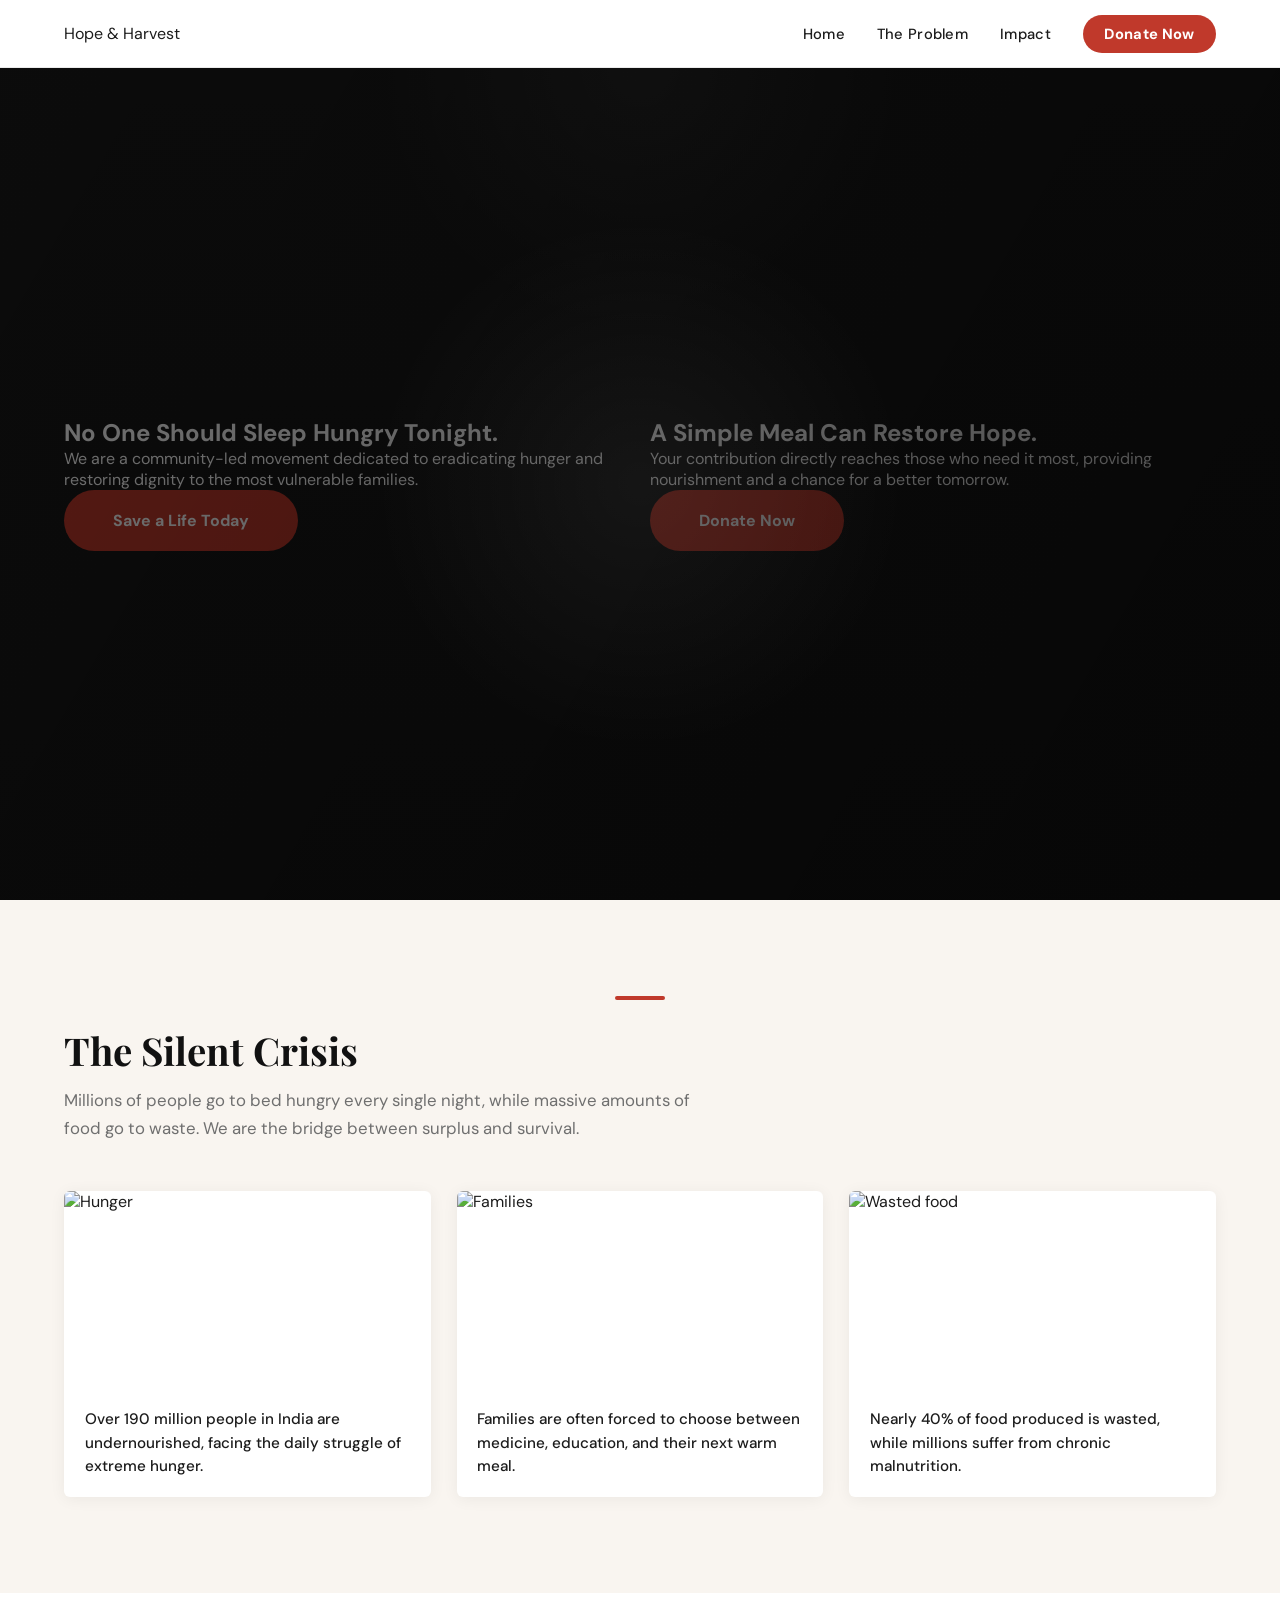
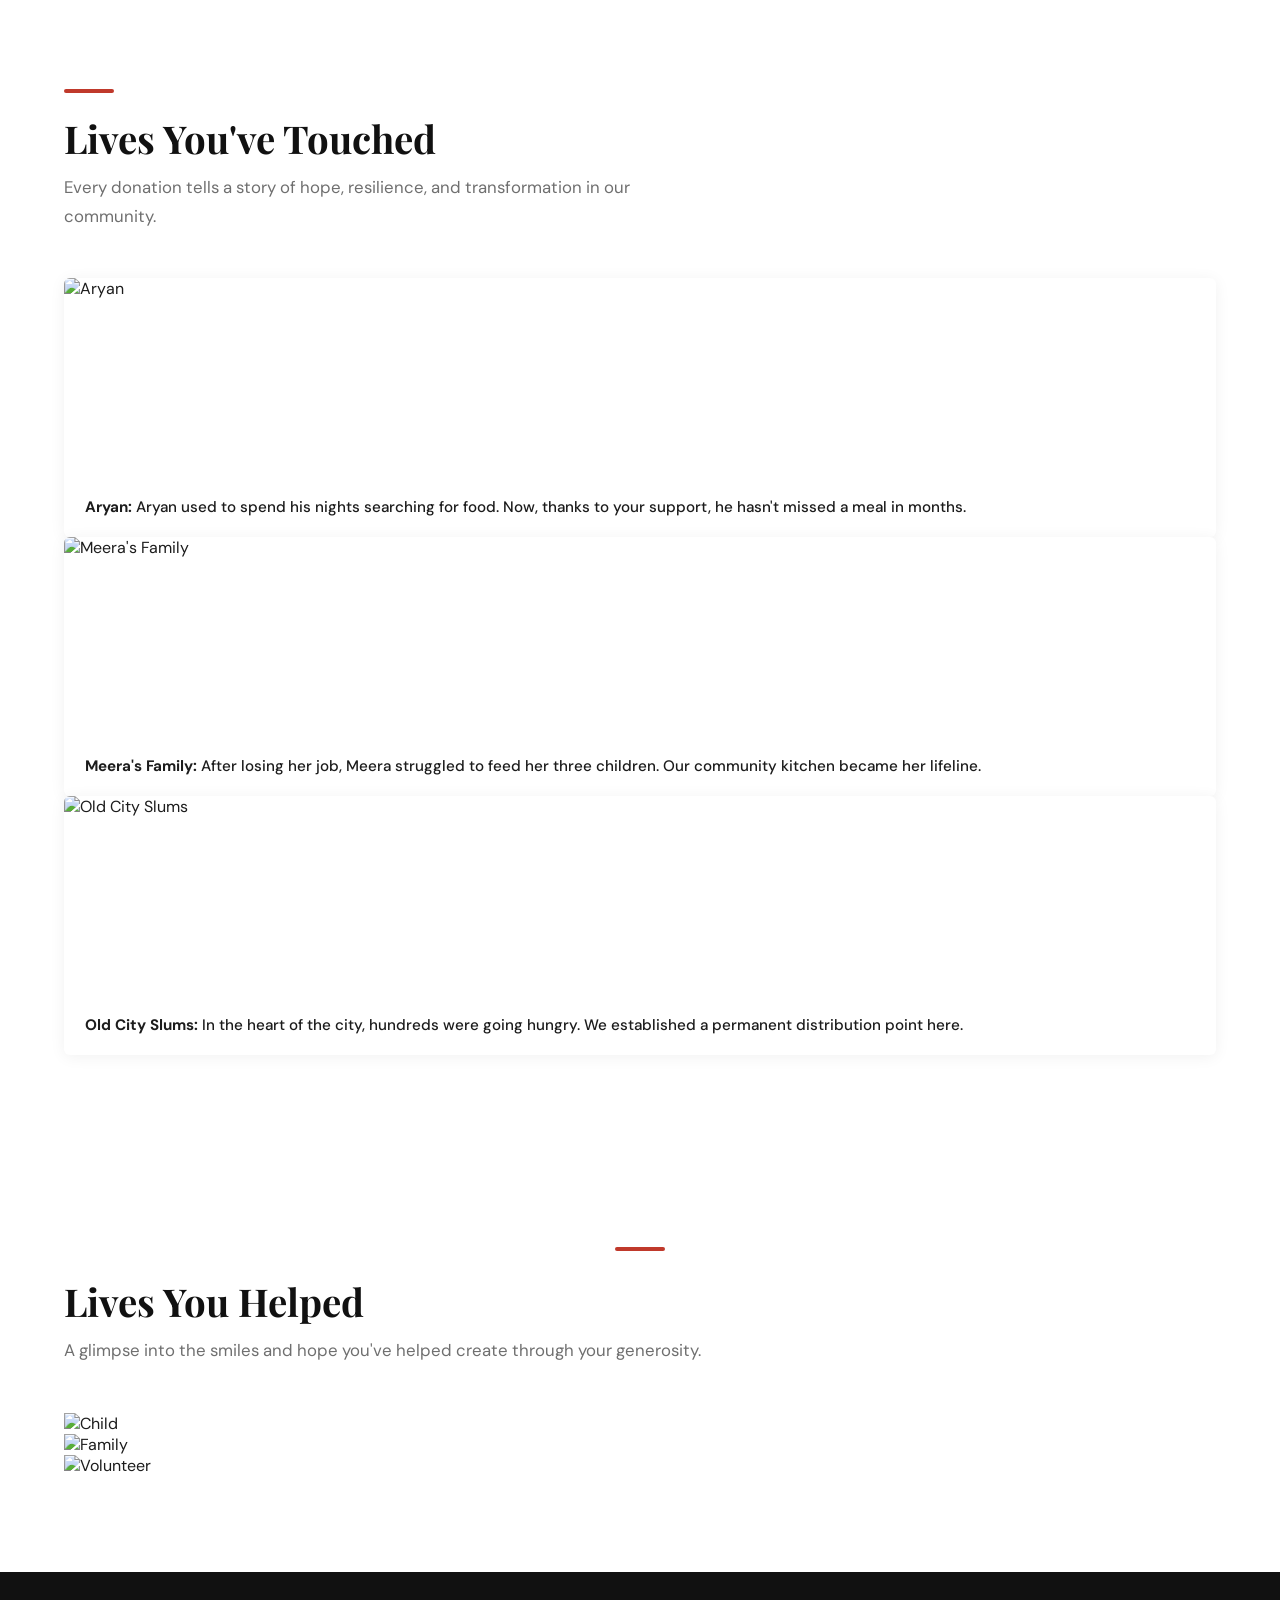
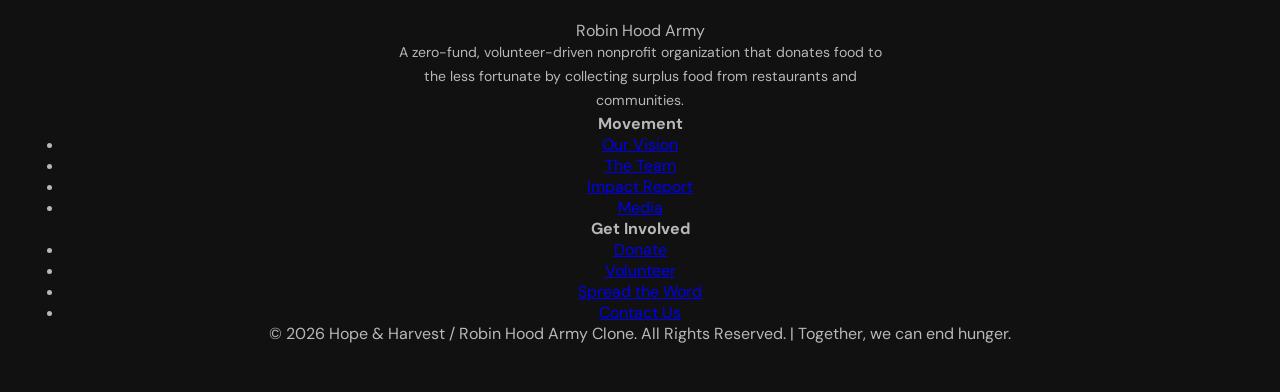
==== index.html @ bec50dd6 "add the new page donate" ====
<!DOCTYPE html>
<html lang="en">
<head>
    <meta charset="UTF-8">
    <meta name="viewport" content="width=device-width, initial-scale=1.0">
    <title>Hope & Harvest | Saving Lives Through Every Meal</title>
    <link rel="stylesheet" href="styles.css">
    <link href="https://fonts.googleapis.com/css2?family=DM+Sans:wght@400;500;700&family=Playfair+Display:wght@700;800;900&display=swap" rel="stylesheet">
</head>
<body>
    <nav>
        <div class="nav-logo">Hope & Harvest</div>
        <ul class="nav-links">
            <li><a href="index.html">Home</a></li>
            <li><a href="#problem">The Problem</a></li>
            <li><a href="#stories">Impact</a></li>
            <li><a href="donate.html" class="nav-cta">Donate Now</a></li>
        </ul>
    </nav>

    <main>
        <section class="hero">
            <div class="slide active">
                <div class="slide-bg slide-bg-1"></div>
                <div class="slide-content">
                    <h1>No One Should Sleep Hungry Tonight.</h1>
                    <p>We are a community-led movement dedicated to eradicating hunger and restoring dignity to the most vulnerable families.</p>
                    <a href="donate.html" class="btn-primary btn" style="padding: 1.2rem 3rem;">Save a Life Today</a>
                </div>
            </div>
            <div class="slide">
                <div class="slide-bg slide-bg-2"></div>
                <div class="slide-content">
                    <h1>A Simple Meal Can Restore Hope.</h1>
                    <p>Your contribution directly reaches those who need it most, providing nourishment and a chance for a better tomorrow.</p>
                    <a href="donate.html" class="btn-primary btn" style="padding: 1.2rem 3rem;">Donate Now</a>
                </div>
            </div>
            <div class="carousel-dots" id="carousel-dots">
                <div class="dot active"></div>
                <div class="dot"></div>
            </div>
        </section>

        <section id="problem" class="problem">
            <div class="section-header reveal">
                <div class="red-bar" style="margin: 0 auto 1.5rem;"></div>
                <h2 class="section-title">The Silent Crisis</h2>
                <p class="section-sub">Millions of people go to bed hungry every single night, while massive amounts of food go to waste. We are the bridge between surplus and survival.</p>
            </div>
            <div class="problem-grid">
                <div class="problem-card reveal">
                    <img src="https://images.unsplash.com/photo-1488521787991-ed7bbaae773c?auto=format&fit=crop&q=80&w=800" alt="Hunger">
                    <p>Over 190 million people in India are undernourished, facing the daily struggle of extreme hunger.</p>
                </div>
                <div class="problem-card reveal">
                    <img src="https://images.unsplash.com/photo-1509099836639-18ba1795216d?auto=format&fit=crop&q=80&w=800" alt="Families">
                    <p>Families are often forced to choose between medicine, education, and their next warm meal.</p>
                </div>
                <div class="problem-card reveal">
                    <img src="https://images.unsplash.com/photo-1541976844346-f18aeac57b06?auto=format&fit=crop&q=80&w=800" alt="Wasted food">
                    <p>Nearly 40% of food produced is wasted, while millions suffer from chronic malnutrition.</p>
                </div>
            </div>
        </section>

        <section id="stories" class="stories">
            <div class="section-header reveal">
                <div class="red-bar"></div>
                <h2 class="section-title">Lives You've Touched</h2>
                <p class="section-sub">Every donation tells a story of hope, resilience, and transformation in our community.</p>
            </div>
            <div id="story-grid" class="story-grid">
                <!-- Loaded via JS -->
            </div>
        </section>

        <section class="gallery reveal">
            <div class="section-header">
                <div class="red-bar" style="margin: 0 auto 1.5rem;"></div>
                <h2 class="section-title">Lives You Helped</h2>
                <p class="section-sub">A glimpse into the smiles and hope you've helped create through your generosity.</p>
            </div>
            <div class="gallery-grid">
                <div class="gallery-item"><img src="https://images.unsplash.com/photo-1488521787991-ed7bbaae773c?auto=format&fit=crop&q=80&w=800" alt="Child"></div>
                <div class="gallery-item"><img src="https://images.unsplash.com/photo-1509099836639-18ba1795216d?auto=format&fit=crop&q=80&w=800" alt="Family"></div>
                <div class="gallery-item"><img src="https://images.unsplash.com/photo-1532629345422-7515f3d16bb6?auto=format&fit=crop&q=80&w=800" alt="Volunteer"></div>
            </div>
        </section>
    </main>

    <footer>
        <div class="footer-content">
            <div class="footer-logo">
                <div class="rha-brand">Robin Hood Army</div>
                <p>A zero-fund, volunteer-driven nonprofit organization that donates food to the less fortunate by collecting surplus food from restaurants and communities.</p>
            </div>
            <div class="footer-links-container">
                <div class="footer-links">
                    <h4>Movement</h4>
                    <ul>
                        <li><a href="#">Our Vision</a></li>
                        <li><a href="#">The Team</a></li>
                        <li><a href="#">Impact Report</a></li>
                        <li><a href="#">Media</a></li>
                    </ul>
                </div>
                <div class="footer-links">
                    <h4>Get Involved</h4>
                    <ul>
                        <li><a href="donate.html">Donate</a></li>
                        <li><a href="#">Volunteer</a></li>
                        <li><a href="#">Spread the Word</a></li>
                        <li><a href="#">Contact Us</a></li>
                    </ul>
                </div>
            </div>
        </div>
        <div class="footer-bottom">
            &copy; 2026 Hope & Harvest / Robin Hood Army Clone. All Rights Reserved. | Together, we can end hunger.
        </div>
    </footer>

    <script src="script.js"></script>
</body>
</html>
---- styles.css ----
:root {
    --red: #c0392b;
    --dark-red: #96281b;
    --black: #111111;
    --white: #ffffff;
    --off-white: #f9f5f0;
    --warm-gray: #e8e0d5;
    --text: #1c1c1c;
    --muted: #6f6f6f;
    --off-black: #121212;
    --glass-border: rgba(0,0,0,0.08);
  }

  * { margin: 0; padding: 0; box-sizing: border-box; }

  body {
    font-family: 'DM Sans', sans-serif;
    color: var(--text);
    background: #fff;
    overflow-x: hidden;
  }

  /* ─── NAVBAR ─── */
  nav {
    position: fixed; top: 0; width: 100%; z-index: 1000;
    background: rgba(255,255,255,0.97);
    backdrop-filter: blur(10px);
    border-bottom: 1px solid rgba(0,0,0,0.08);
    padding: 0 5%;
    display: flex; align-items: center; justify-content: space-between;
    height: 68px;
  }
  .nav-logo img { height: 42px; }
  .nav-links { display: flex; gap: 2rem; list-style: none; align-items: center; }
  .nav-links a {
    text-decoration: none; color: var(--text);
    font-size: 0.88rem; font-weight: 500; letter-spacing: 0.02em;
    transition: color 0.2s;
  }
  .nav-links a:hover { color: var(--red); }
  .nav-cta {
    background: var(--red); color: #fff !important;
    padding: 0.5rem 1.3rem; border-radius: 3px;
    font-weight: 600 !important;
  }
  .nav-cta:hover { background: var(--dark-red) !important; color: #fff !important; }

  /* ─── HERO CAROUSEL ─── */
  .hero {
    margin-top: 68px;
    position: relative;
    min-height: calc(100vh - 68px);
    display: flex;
    align-items: center;
    justify-content: center;
    background: radial-gradient(circle at top, rgba(255,255,255,0.06), transparent 25%),
                linear-gradient(180deg, rgba(0,0,0,0.9), rgba(10,10,10,0.95)),
                url('https://images.unsplash.com/photo-1517248135467-4c7edcad34c4?auto=format&fit=crop&w=1600&q=80') center/cover;
    color: var(--white);
    overflow: hidden;
  }
  .hero::before {
    content: '';
    position: absolute;
    inset: 0;
    background: radial-gradient(circle at center, rgba(255,255,255,0.05), transparent 35%),
                linear-gradient(120deg, rgba(0,0,0,0.55), rgba(0,0,0,0.7));
    pointer-events: none;
  }
  .hero-content {
    position: relative;
    z-index: 1;
    max-width: 960px;
    text-align: center;
    padding: 0 1.5rem;
  }
  .hero-content h1 {
    font-family: 'Playfair Display', serif;
    font-size: clamp(3rem, 6vw, 5.2rem);
    line-height: 1.02;
    letter-spacing: -0.06em;
    margin-bottom: 1rem;
  }
  .hero-content p {
    font-size: clamp(1rem, 1.6vw, 1.35rem);
    color: rgba(255,255,255,0.88);
    max-width: 760px;
    margin: 0 auto 2rem;
    line-height: 1.8;
  }
  .hero-btns {
    display: inline-flex;
    gap: 1rem;
    flex-wrap: wrap;
    justify-content: center;
  }
  .btn {
    display: inline-flex;
    align-items: center;
    justify-content: center;
    padding: 0.95rem 2rem;
    border-radius: 999px;
    font-weight: 700;
    text-decoration: none;
    transition: transform 0.2s ease, background 0.2s ease, color 0.2s ease;
    border: 1px solid transparent;
  }
  .btn:hover { transform: translateY(-2px); }
  .btn-primary {
    background: var(--red);
    color: #fff;
  }
  .btn-outline {
    background: rgba(255,255,255,0.08);
    color: #fff;
    border-color: rgba(255,255,255,0.22);
  }
  .btn-outline:hover {
    background: rgba(255,255,255,0.15);
  }
  .nav-links a {
    text-decoration: none;
    color: var(--text);
    font-size: 0.92rem;
    font-weight: 500;
    letter-spacing: 0.02em;
    transition: color 0.2s ease;
  }
  .nav-links a:hover { color: var(--red); }
  .nav-cta, .cta-nav {
    background: var(--red);
    color: #fff !important;
    padding: 0.55rem 1.35rem;
    border-radius: 999px;
    font-weight: 700 !important;
  }
  .nav-cta:hover, .cta-nav:hover { background: var(--dark-red) !important; }
  .logo {
    font-size: 1.1rem;
    font-weight: 700;
    letter-spacing: 0.03em;
    color: var(--text);
  }

  /* ─── SECTION SHARED ─── */
  section { padding: 6rem 5%; }
  .section-title {
    font-family: 'Playfair Display', serif;
    font-size: clamp(1.8rem, 3vw, 2.6rem);
    font-weight: 700; margin-bottom: 0.6rem;
    color: var(--black);
  }
  .section-sub {
    font-size: 1.05rem; color: var(--muted);
    max-width: 650px; line-height: 1.7; margin-bottom: 3rem;
  }
  .red-bar {
    width: 50px; height: 4px; background: var(--red);
    border-radius: 2px; margin-bottom: 1.2rem;
  }
  .red-bar-center { margin-left: auto; margin-right: auto; }
  .foodmap-bar { margin-bottom: 1rem; }
  .culture-bar { margin-bottom: 1.2rem; }
  .btn-red {
    display: inline-block;
    background: var(--red);
    color: #fff;
    padding: 0.8rem 2rem;
    border-radius: 3px;
    text-decoration: none;
    font-weight: 600;
    transition: background 0.2s, transform 0.2s;
  }
  .btn-red:hover { background: var(--dark-red); transform: translateY(-2px); }
  .btn-red-large {
    padding: 0.9rem 2.4rem;
    font-size: 1rem;
    font-weight: 700;
  }

  /* ─── THE PROBLEM ─── */
  .problem { background: var(--off-white); }
  .problem-grid {
    display: grid;
    grid-template-columns: repeat(auto-fit, minmax(280px, 1fr));
    gap: 1.6rem;
  }
  .problem-card {
    background: #fff; border-radius: 6px; overflow: hidden;
    box-shadow: 0 2px 16px rgba(0,0,0,0.06);
    transition: transform 0.25s, box-shadow 0.25s;
  }
  .problem-card:hover {
    transform: translateY(-5px);
    box-shadow: 0 8px 30px rgba(0,0,0,0.12);
  }
  .problem-card img {
    width: 100%; height: 200px; object-fit: cover; display: block;
  }
  .problem-card p {
    padding: 1.1rem 1.3rem; font-size: 0.95rem; font-weight: 500;
    line-height: 1.55; color: var(--text);
  }

  /* ─── THE IDEA ─── */
  .idea { background: #fff; }
  .idea-grid {
    display: grid; grid-template-columns: 1fr 1fr; gap: 4rem;
    align-items: start;
  }
  .idea-block { display: flex; flex-direction: column; gap: 1rem; }
  .idea-block img { width: 64px; height: 64px; object-fit: contain; }
  .idea-block h3 {
    font-family: 'Playfair Display', serif;
    font-size: 1.4rem; font-weight: 700;
  }
  .idea-block p { font-size: 0.97rem; line-height: 1.75; color: #555; }
  .stats-row {
    display: flex; gap: 3rem; margin-top: 2.5rem; flex-wrap: wrap;
  }
  .stat-item { text-align: center; }
  .stat-icon { width: 44px; margin-bottom: 0.4rem; }
  .stat-num {
    font-family: 'Playfair Display', serif;
    font-size: 2rem; font-weight: 900; color: var(--red);
  }
  .stat-label { font-size: 0.82rem; color: var(--muted); text-transform: uppercase; letter-spacing: 0.05em; }

  /* ─── JOIN BANNER ─── */
  .join-banner {
    background: var(--red); color: #fff;
    text-align: center; padding: 4rem 5%;
  }
  .join-banner h2 {
    font-family: 'Playfair Display', serif;
    font-size: clamp(1.6rem, 3vw, 2.4rem); margin-bottom: 1.5rem;
  }
  .btn-white {
    display: inline-block; background: #fff; color: var(--red);
    padding: 0.85rem 2.4rem; border-radius: 3px;
    font-weight: 700; text-decoration: none; font-size: 1rem;
    transition: all 0.2s;
  }
  .btn-white:hover { background: #f8d7d4; transform: translateY(-2px); }

  /* ─── FOOD MAP ─── */
  .foodmap { background: var(--off-white); text-align: center; }
  .foodmap img {
    width: 100%; max-width: 900px;
    border-radius: 8px;
    box-shadow: 0 4px 30px rgba(0,0,0,0.12);
    margin-top: 1rem;
  }

  /* ─── JOURNEY ─── */
  .journey { background: #fff; }
  .journey-intro {
    max-width: 760px; margin-bottom: 4rem;
    font-size: 1.05rem; line-height: 1.85; color: #555;
    font-style: italic;
  }
  .timeline { position: relative; }
  .timeline::before {
    content: ''; position: absolute; left: 30px; top: 0; bottom: 0;
    width: 2px; background: var(--warm-gray);
  }
  .tl-item { display: flex; gap: 2.5rem; margin-bottom: 3.5rem; position: relative; }
  .tl-img { flex-shrink: 0; width: 160px; height: 120px; object-fit: cover; border-radius: 6px; }
  .tl-dot {
    flex-shrink: 0; width: 16px; height: 16px; border-radius: 50%;
    background: var(--red); border: 3px solid #fff;
    box-shadow: 0 0 0 2px var(--red);
    margin-top: 4px; position: relative; z-index: 1;
  }
  .tl-content h3 {
    font-family: 'Playfair Display', serif;
    font-size: 1.25rem; font-weight: 700; margin-bottom: 0.5rem;
    color: var(--black);
  }
  .tl-stats { display: flex; gap: 1.5rem; margin-bottom: 0.8rem; flex-wrap: wrap; }
  .tl-stat { font-size: 0.92rem; font-weight: 600; color: var(--red); }
  .tl-content p { font-size: 0.95rem; line-height: 1.7; color: #555; }

  /* ─── HOW TO HELP ─── */
  .help { background: var(--off-white); }
  .help-grid {
    display: grid; grid-template-columns: repeat(auto-fit, minmax(260px, 1fr)); gap: 2rem;
  }
  .help-card {
    background: #fff; padding: 2rem; border-radius: 6px;
    box-shadow: 0 2px 12px rgba(0,0,0,0.05);
    transition: transform 0.2s;
  }
  .help-card:hover { transform: translateY(-4px); }
  .help-card img { width: 52px; height: 52px; object-fit: contain; margin-bottom: 1rem; }
  .help-card h3 { font-size: 1.1rem; font-weight: 700; margin-bottom: 0.6rem; }
  .help-card p { font-size: 0.93rem; line-height: 1.65; color: #666; }
  .help-action { text-align: center; margin-top: 2.5rem; }

  /* ─── CULTURE ─── */
  .culture { background: var(--black); color: #fff; text-align: center; }
  .culture .section-title { color: #fff; }
  .culture-tag {
    font-family: 'Playfair Display', serif;
    font-size: clamp(1.2rem, 2.5vw, 1.8rem);
    color: #e8c4c0; margin: 1.5rem 0 2.5rem; font-style: italic;
  }
  .culture img {
    max-width: 800px; width: 100%; border-radius: 8px;
    box-shadow: 0 8px 40px rgba(0,0,0,0.4);
  }
  .culture-action { margin-top: 2rem; }

  /* ─── NEWS ─── */
  .news { background: var(--off-white); }
  .news-grid {
    display: grid; grid-template-columns: repeat(auto-fill, minmax(200px, 1fr)); gap: 1rem;
  }
  .news-item {
    background: #fff; border-radius: 6px; padding: 1.2rem;
    box-shadow: 0 2px 8px rgba(0,0,0,0.05);
    display: flex; align-items: center; justify-content: center;
    min-height: 80px; transition: all 0.2s;
  }
  .news-item:hover { box-shadow: 0 4px 20px rgba(0,0,0,0.12); transform: translateY(-2px); }
  .news-item a {
    font-size: 0.92rem; font-weight: 600; color: var(--text);
    text-decoration: none; text-align: center; line-height: 1.4;
  }
  .news-item a:hover { color: var(--red); }

  /* ─── FOOTER ─── */
  footer {
    background: var(--black); color: rgba(255,255,255,0.7);
    padding: 3rem 5%; text-align: center;
  }
  footer img { height: 40px; filter: brightness(0) invert(1); margin-bottom: 1rem; }
  footer p { font-size: 0.88rem; line-height: 1.7; max-width: 500px; margin: 0 auto; }
  .footer-copy { margin-top: 1rem; font-size: 0.8rem; opacity: 0.5; }
  .whatsapp-fab {
    position: fixed; bottom: 24px; right: 24px; z-index: 999;
    background: #25D366; color: #fff; width: 56px; height: 56px;
    border-radius: 50%; display: flex; align-items: center; justify-content: center;
    box-shadow: 0 4px 20px rgba(0,0,0,0.25); text-decoration: none;
    font-size: 1.6rem; transition: transform 0.2s;
  }
  .whatsapp-fab:hover { transform: scale(1.1); }

  @media (max-width: 768px) {
    .idea-grid { grid-template-columns: 1fr; gap: 2.5rem; }
    .timeline::before { left: 0; }
    .tl-item { flex-direction: column; gap: 1rem; }
    .tl-img { width: 100%; }
    .tl-dot { display: none; }
    .nav-links { display: none; }
  }
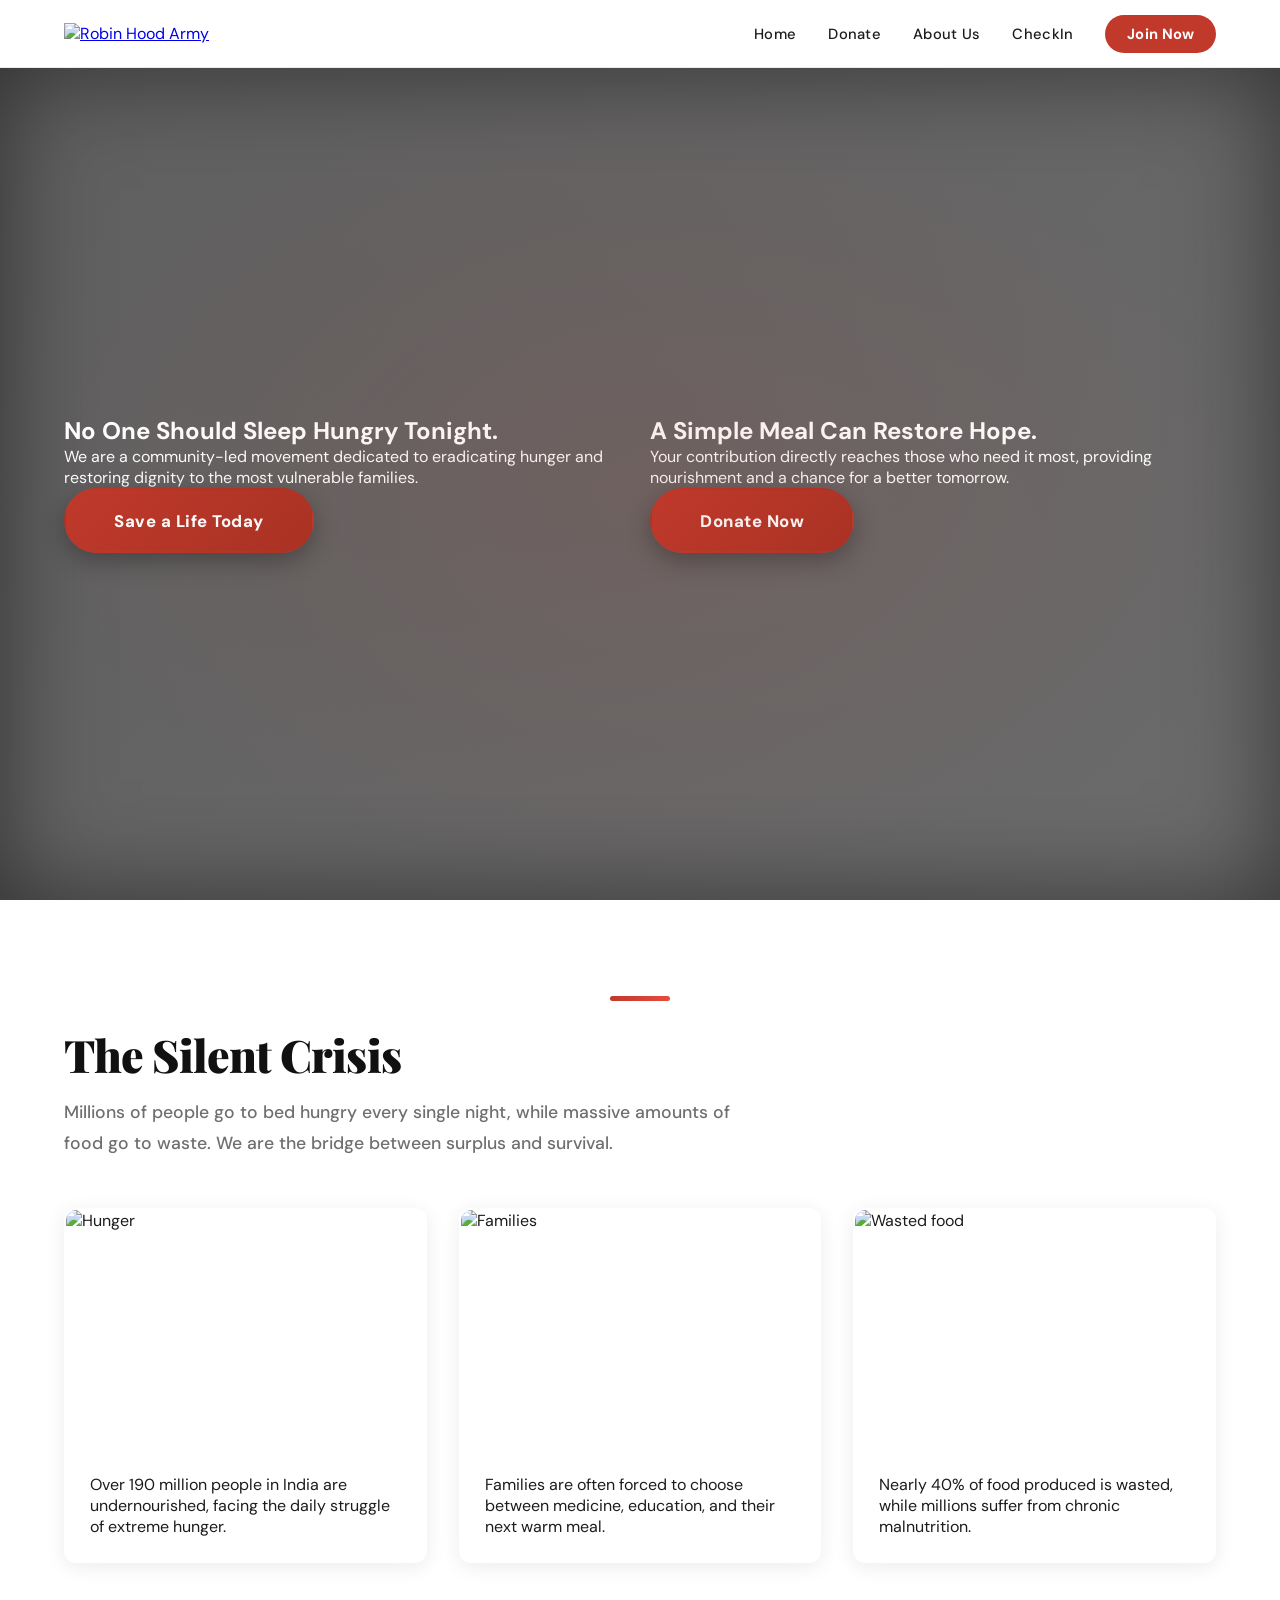
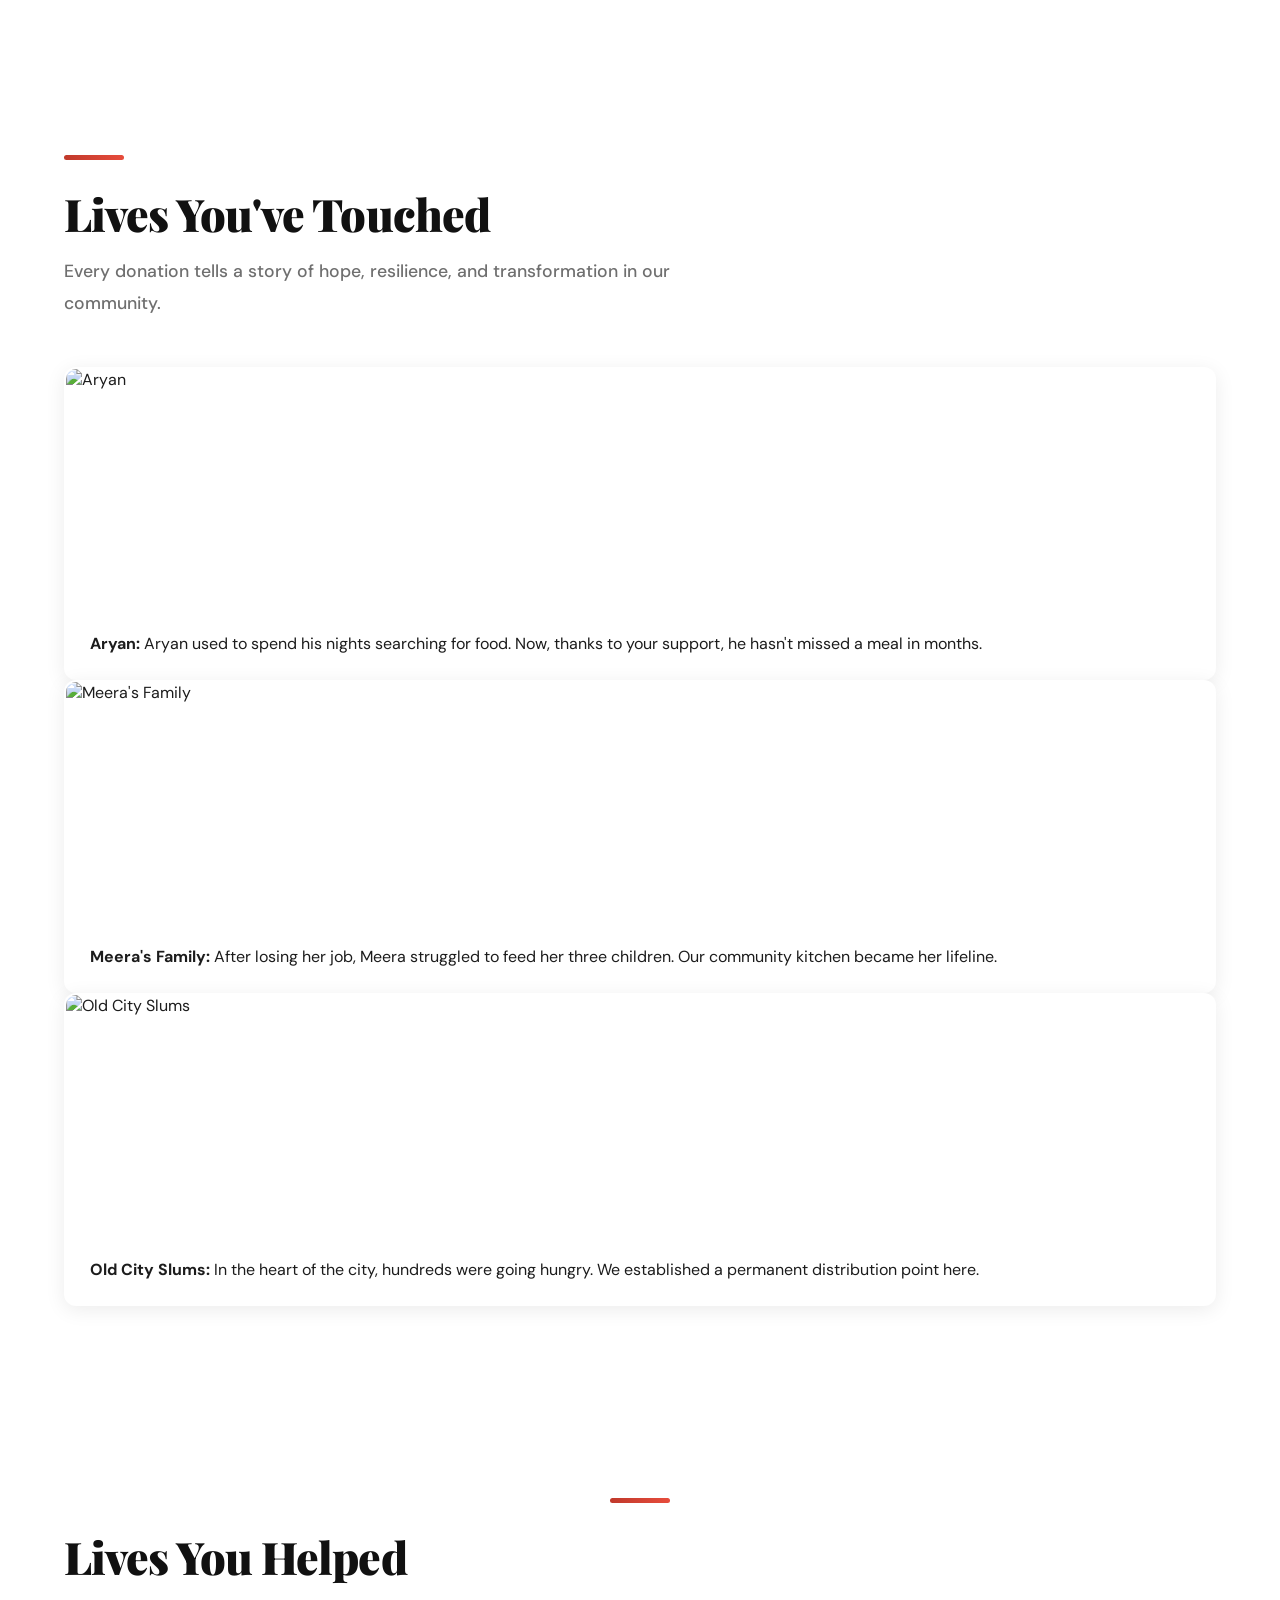
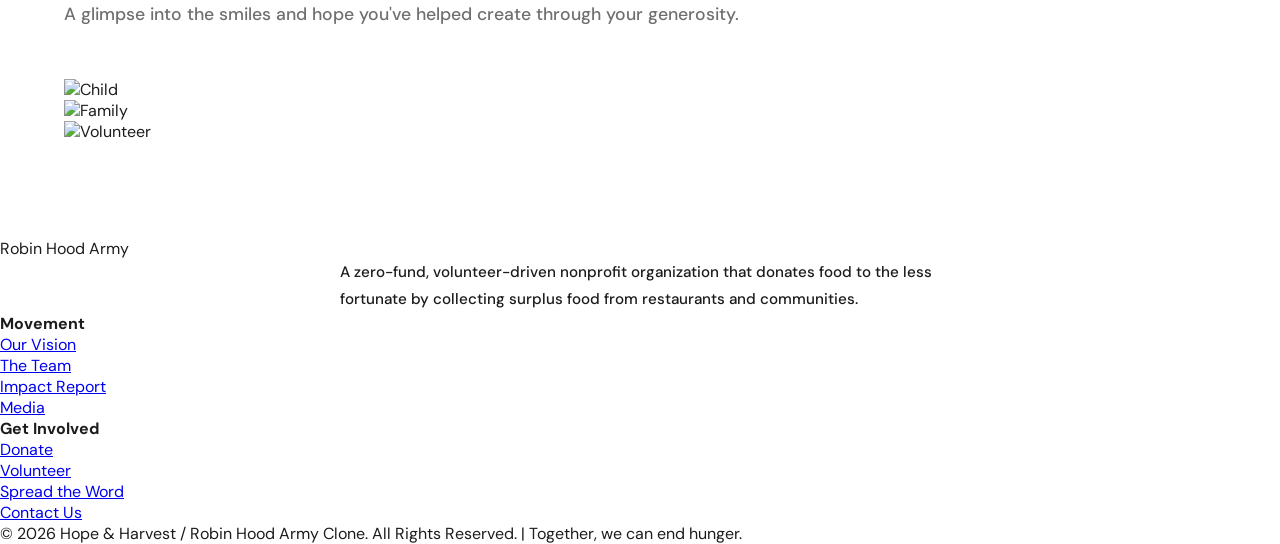
==== commit c2a98c57: "Add favicon, Create new pages (About, Mission Sankalp 78, CheckIn, Join Now), Update navbar across a" ====
--- a/index.html
+++ b/index.html
@@ -1,103 +1,134 @@
 <!DOCTYPE html>
 <html lang="en">
 <head>
-    <meta charset="UTF-8">
-    <meta name="viewport" content="width=device-width, initial-scale=1.0">
-    <title>Hope & Harvest | Saving Lives Through Every Meal</title>
-    <link rel="stylesheet" href="styles.css">
-    <link href="https://fonts.googleapis.com/css2?family=DM+Sans:wght@400;500;700&family=Playfair+Display:wght@700;800;900&display=swap" rel="stylesheet">
+  <meta charset="UTF-8">
+  <meta name="viewport" content="width=device-width, initial-scale=1.0">
+  <title>Hope & Harvest | Saving Lives Through Every Meal</title>
+  <link rel="icon" type="image/svg+xml" href="favicon.svg">
+  <link rel="stylesheet" href="styles.css">
+  <link href="https://fonts.googleapis.com/css2?family=DM+Sans:wght@400;500;700&family=Playfair+Display:wght@700;800;900&display=swap" rel="stylesheet">
 </head>
 <body>
-    <nav>
-        <div class="nav-logo">Hope & Harvest</div>
-        <ul class="nav-links">
-            <li><a href="index.html">Home</a></li>
-            <li><a href="#problem">The Problem</a></li>
-            <li><a href="#stories">Impact</a></li>
-            <li><a href="donate.html" class="nav-cta">Donate Now</a></li>
-        </ul>
-    </nav>
+  <!-- ==========================================
+       NAVIGATION BAR - Same navbar across all pages
+       ========================================== -->
+  <nav>
+    <div class="nav-logo">
+      <a href="robinhoodarmy-clone.html">
+        <img src="https://robinhoodarmy.com/assets/RHA-Logo.png" alt="Robin Hood Army">
+      </a>
+    </div>
+    <ul class="nav-links">
+      <li><a href="robinhoodarmy-clone.html">Home</a></li>
+      <li><a href="donate.html">Donate</a></li>
+      <li><a href="#about">About Us</a></li>
+      <li><a href="#checkin">CheckIn</a></li>
+      <li><a href="donate.html" class="cta-nav">Join Now</a></li>
+    </ul>
+  </nav>
 
-    <main>
-        <section class="hero">
-            <div class="slide active">
-                <div class="slide-bg slide-bg-1"></div>
-                <div class="slide-content">
-                    <h1>No One Should Sleep Hungry Tonight.</h1>
-                    <p>We are a community-led movement dedicated to eradicating hunger and restoring dignity to the most vulnerable families.</p>
-                    <a href="donate.html" class="btn-primary btn" style="padding: 1.2rem 3rem;">Save a Life Today</a>
-                </div>
-            </div>
-            <div class="slide">
-                <div class="slide-bg slide-bg-2"></div>
-                <div class="slide-content">
-                    <h1>A Simple Meal Can Restore Hope.</h1>
-                    <p>Your contribution directly reaches those who need it most, providing nourishment and a chance for a better tomorrow.</p>
-                    <a href="donate.html" class="btn-primary btn" style="padding: 1.2rem 3rem;">Donate Now</a>
-                </div>
-            </div>
-            <div class="carousel-dots" id="carousel-dots">
-                <div class="dot active"></div>
-                <div class="dot"></div>
-            </div>
-        </section>
+  <main>
+    <!-- ==========================================
+         HERO CAROUSEL SECTION - Rotating message
+         ========================================== -->
+    <section class="hero">
+      <!-- First Slide -->
+      <div class="slide active">
+        <div class="slide-bg slide-bg-1"></div>
+        <div class="slide-content">
+          <h1>No One Should Sleep Hungry Tonight.</h1>
+          <p>We are a community-led movement dedicated to eradicating hunger and restoring dignity to the most vulnerable families.</p>
+          <a href="donate.html" class="btn-primary btn" style="padding: 1.2rem 3rem;">Save a Life Today</a>
+        </div>
+      </div>
+      <!-- Second Slide -->
+      <div class="slide">
+        <div class="slide-bg slide-bg-2"></div>
+        <div class="slide-content">
+          <h1>A Simple Meal Can Restore Hope.</h1>
+          <p>Your contribution directly reaches those who need it most, providing nourishment and a chance for a better tomorrow.</p>
+          <a href="donate.html" class="btn-primary btn" style="padding: 1.2rem 3rem;">Donate Now</a>
+        </div>
+      </div>
+      <!-- Carousel Navigation Dots -->
+      <div class="carousel-dots" id="carousel-dots">
+        <div class="dot active"></div>
+        <div class="dot"></div>
+      </div>
+    </section>
 
-        <section id="problem" class="problem">
-            <div class="section-header reveal">
-                <div class="red-bar" style="margin: 0 auto 1.5rem;"></div>
-                <h2 class="section-title">The Silent Crisis</h2>
-                <p class="section-sub">Millions of people go to bed hungry every single night, while massive amounts of food go to waste. We are the bridge between surplus and survival.</p>
-            </div>
-            <div class="problem-grid">
-                <div class="problem-card reveal">
-                    <img src="https://images.unsplash.com/photo-1488521787991-ed7bbaae773c?auto=format&fit=crop&q=80&w=800" alt="Hunger">
-                    <p>Over 190 million people in India are undernourished, facing the daily struggle of extreme hunger.</p>
-                </div>
-                <div class="problem-card reveal">
-                    <img src="https://images.unsplash.com/photo-1509099836639-18ba1795216d?auto=format&fit=crop&q=80&w=800" alt="Families">
-                    <p>Families are often forced to choose between medicine, education, and their next warm meal.</p>
-                </div>
-                <div class="problem-card reveal">
-                    <img src="https://images.unsplash.com/photo-1541976844346-f18aeac57b06?auto=format&fit=crop&q=80&w=800" alt="Wasted food">
-                    <p>Nearly 40% of food produced is wasted, while millions suffer from chronic malnutrition.</p>
-                </div>
-            </div>
-        </section>
+    <!-- ==========================================
+         THE PROBLEM SECTION - Statistics cards
+         ========================================== -->
+    <section id="problem" class="problem">
+      <div class="section-header reveal">
+        <div class="red-bar" style="margin: 0 auto 1.5rem;"></div>
+        <h2 class="section-title">The Silent Crisis</h2>
+        <p class="section-sub">Millions of people go to bed hungry every single night, while massive amounts of food go to waste. We are the bridge between surplus and survival.</p>
+      </div>
+      <div class="problem-grid">
+        <!-- Hunger Statistics Card 1 -->
+        <div class="problem-card reveal">
+          <img src="https://images.unsplash.com/photo-1488521787991-ed7bbaae773c?auto=format&fit=crop&q=80&w=800" alt="Hunger">
+          <p>Over 190 million people in India are undernourished, facing the daily struggle of extreme hunger.</p>
+        </div>
+        <!-- Hunger Statistics Card 2 -->
+        <div class="problem-card reveal">
+          <img src="https://images.unsplash.com/photo-1509099836639-18ba1795216d?auto=format&fit=crop&q=80&w=800" alt="Families">
+          <p>Families are often forced to choose between medicine, education, and their next warm meal.</p>
+        </div>
+        <!-- Hunger Statistics Card 3 -->
+        <div class="problem-card reveal">
+          <img src="https://images.unsplash.com/photo-1541976844346-f18aeac57b06?auto=format&fit=crop&q=80&w=800" alt="Wasted food">
+          <p>Nearly 40% of food produced is wasted, while millions suffer from chronic malnutrition.</p>
+        </div>
+      </div>
+    </section>
 
-        <section id="stories" class="stories">
-            <div class="section-header reveal">
-                <div class="red-bar"></div>
-                <h2 class="section-title">Lives You've Touched</h2>
-                <p class="section-sub">Every donation tells a story of hope, resilience, and transformation in our community.</p>
-            </div>
-            <div id="story-grid" class="story-grid">
-                <!-- Loaded via JS -->
-            </div>
-        </section>
+    <!-- ==========================================
+         IMPACT STORIES SECTION - Lives changed
+         ========================================== -->
+    <section id="stories" class="stories">
+      <div class="section-header reveal">
+        <div class="red-bar"></div>
+        <h2 class="section-title">Lives You've Touched</h2>
+        <p class="section-sub">Every donation tells a story of hope, resilience, and transformation in our community.</p>
+      </div>
+      <!-- Stories are loaded dynamically via JavaScript -->
+      <div id="story-grid" class="story-grid">
+        <!-- Loaded via JS -->
+      </div>
+    </section>
 
-        <section class="gallery reveal">
-            <div class="section-header">
-                <div class="red-bar" style="margin: 0 auto 1.5rem;"></div>
-                <h2 class="section-title">Lives You Helped</h2>
-                <p class="section-sub">A glimpse into the smiles and hope you've helped create through your generosity.</p>
-            </div>
-            <div class="gallery-grid">
-                <div class="gallery-item"><img src="https://images.unsplash.com/photo-1488521787991-ed7bbaae773c?auto=format&fit=crop&q=80&w=800" alt="Child"></div>
-                <div class="gallery-item"><img src="https://images.unsplash.com/photo-1509099836639-18ba1795216d?auto=format&fit=crop&q=80&w=800" alt="Family"></div>
-                <div class="gallery-item"><img src="https://images.unsplash.com/photo-1532629345422-7515f3d16bb6?auto=format&fit=crop&q=80&w=800" alt="Volunteer"></div>
-            </div>
-        </section>
-    </main>
+    <!-- ==========================================
+         GALLERY SECTION - Visual testimonial
+         ========================================== -->
+    <section class="gallery reveal">
+      <div class="section-header">
+        <div class="red-bar" style="margin: 0 auto 1.5rem;"></div>
+        <h2 class="section-title">Lives You Helped</h2>
+        <p class="section-sub">A glimpse into the smiles and hope you've helped create through your generosity.</p>
+      </div>
+      <div class="gallery-grid">
+        <div class="gallery-item"><img src="https://images.unsplash.com/photo-1488521787991-ed7bbaae773c?auto=format&fit=crop&q=80&w=800" alt="Child"></div>
+        <div class="gallery-item"><img src="https://images.unsplash.com/photo-1509099836639-18ba1795216d?auto=format&fit=crop&q=80&w=800" alt="Family"></div>
+        <div class="gallery-item"><img src="https://images.unsplash.com/photo-1532629345422-7515f3d16bb6?auto=format&fit=crop&q=80&w=800" alt="Volunteer"></div>
+      </div>
+    </section>
+  </main>
 
-    <footer>
-        <div class="footer-content">
-            <div class="footer-logo">
-                <div class="rha-brand">Robin Hood Army</div>
-                <p>A zero-fund, volunteer-driven nonprofit organization that donates food to the less fortunate by collecting surplus food from restaurants and communities.</p>
-            </div>
-            <div class="footer-links-container">
-                <div class="footer-links">
-                    <h4>Movement</h4>
+  <!-- ==========================================
+       PAGE FOOTER
+       ========================================== -->
+  <footer>
+    <div class="footer-content">
+      <div class="footer-logo">
+        <div class="rha-brand">Robin Hood Army</div>
+        <p>A zero-fund, volunteer-driven nonprofit organization that donates food to the less fortunate by collecting surplus food from restaurants and communities.</p>
+      </div>
+      <div class="footer-links-container">
+        <div class="footer-links">
+          <h4>Movement</h4>
                     <ul>
                         <li><a href="#">Our Vision</a></li>
                         <li><a href="#">The Team</a></li>
--- a/styles.css
+++ b/styles.css
@@ -53,70 +53,127 @@
     display: flex;
     align-items: center;
     justify-content: center;
-    background: radial-gradient(circle at top, rgba(255,255,255,0.06), transparent 25%),
-                linear-gradient(180deg, rgba(0,0,0,0.9), rgba(10,10,10,0.95)),
-                url('https://images.unsplash.com/photo-1517248135467-4c7edcad34c4?auto=format&fit=crop&w=1600&q=80') center/cover;
+    background: linear-gradient(135deg, rgba(26, 26, 26, 0.7), rgba(45, 45, 45, 0.7)),
+                url('https://images.unsplash.com/photo-1559027615-cd;download=1604/photo-1559207613-0fb0d868a31e?auto=format&fit=crop&w=2000&q=80') center/cover;
+    background-attachment: fixed;
     color: var(--white);
     overflow: hidden;
-  }
+    box-shadow: inset 0 0 100px rgba(0,0,0,0.5);
+  }
+  
   .hero::before {
     content: '';
     position: absolute;
     inset: 0;
-    background: radial-gradient(circle at center, rgba(255,255,255,0.05), transparent 35%),
-                linear-gradient(120deg, rgba(0,0,0,0.55), rgba(0,0,0,0.7));
+    background: radial-gradient(ellipse at center, rgba(192, 57, 43, 0.1), transparent 70%);
     pointer-events: none;
   }
+  
   .hero-content {
     position: relative;
     z-index: 1;
     max-width: 960px;
     text-align: center;
-    padding: 0 1.5rem;
-  }
+    padding: 3rem 1.5rem;
+    animation: fadeInUp 1.2s ease-out;
+  }
+  
+  @keyframes fadeInUp {
+    from { opacity: 0; transform: translateY(40px); }
+    to { opacity: 1; transform: translateY(0); }
+  }
+  
   .hero-content h1 {
     font-family: 'Playfair Display', serif;
-    font-size: clamp(3rem, 6vw, 5.2rem);
-    line-height: 1.02;
+    font-size: clamp(3.2rem, 7vw, 5.5rem);
+    line-height: 1.05;
     letter-spacing: -0.06em;
-    margin-bottom: 1rem;
-  }
+    margin-bottom: 1.2rem;
+    text-shadow: 0 4px 20px rgba(0,0,0,0.4);
+    font-weight: 900;
+  }
+  
   .hero-content p {
-    font-size: clamp(1rem, 1.6vw, 1.35rem);
-    color: rgba(255,255,255,0.88);
-    max-width: 760px;
-    margin: 0 auto 2rem;
-    line-height: 1.8;
-  }
+    font-size: clamp(1.1rem, 1.8vw, 1.45rem);
+    color: rgba(255,255,255,0.94);
+    max-width: 800px;
+    margin: 0 auto 2.5rem;
+    line-height: 1.85;
+    text-shadow: 0 2px 8px rgba(0,0,0,0.3);
+    font-weight: 500;
+  }
+  
   .hero-btns {
     display: inline-flex;
-    gap: 1rem;
+    gap: 1.3rem;
     flex-wrap: wrap;
     justify-content: center;
   }
+  
   .btn {
     display: inline-flex;
     align-items: center;
     justify-content: center;
-    padding: 0.95rem 2rem;
+    padding: 1.1rem 2.5rem;
     border-radius: 999px;
-    font-weight: 700;
+    font-weight: 800;
     text-decoration: none;
-    transition: transform 0.2s ease, background 0.2s ease, color 0.2s ease;
-    border: 1px solid transparent;
-  }
-  .btn:hover { transform: translateY(-2px); }
+    transition: all 0.3s cubic-bezier(0.34, 1.56, 0.64, 1);
+    border: 2px solid transparent;
+    font-size: 1.05rem;
+    cursor: pointer;
+    box-shadow: 0 8px 25px rgba(0,0,0,0.3);
+    letter-spacing: 0.5px;
+  }
+  
+  .btn:hover {
+    transform: translateY(-4px);
+    box-shadow: 0 12px 40px rgba(0,0,0,0.4);
+  }
+  
   .btn-primary {
+    background: linear-gradient(135deg, var(--red) 0%, #a83223 100%);
+    color: #fff;
+  }
+  
+  .btn-primary:hover {
+    background: linear-gradient(135deg, #a83223 0%, #8a2818 100%);
+  }
+  
+  .btn-outline {
+    background: rgba(255,255,255,0.15);
+    color: #fff;
+    border-color: rgba(255,255,255,0.35);
+    backdrop-filter: blur(15px);
+  }
+  
+  .btn-outline:hover {
+    background: rgba(255,255,255,0.25);
+    border-color: rgba(255,255,255,0.5);
+  }
+  
+  .btn-red {
+    display: inline-block;
     background: var(--red);
     color: #fff;
-  }
-  .btn-outline {
-    background: rgba(255,255,255,0.08);
-    color: #fff;
-    border-color: rgba(255,255,255,0.22);
-  }
-  .btn-outline:hover {
-    background: rgba(255,255,255,0.15);
+    padding: 0.9rem 2rem;
+    border-radius: 999px;
+    font-weight: 800;
+    text-decoration: none;
+    font-size: 1rem;
+    transition: all 0.3s ease;
+    box-shadow: 0 4px 15px rgba(192, 57, 43, 0.3);
+  }
+  
+  .btn-red:hover {
+    background: #a83223;
+    transform: translateY(-3px);
+    box-shadow: 0 8px 25px rgba(192, 57, 43, 0.4);
+  }
+  
+  .btn-red-large {
+    padding: 1.1rem 2.5rem;
+    font-size: 1.05rem;
   }
   .nav-links a {
     text-decoration: none;
@@ -143,57 +200,395 @@
   }
 
   /* ─── SECTION SHARED ─── */
-  section { padding: 6rem 5%; }
+  section {
+    padding: 6rem 5%;
+    scroll-behavior: smooth;
+  }
+  
   .section-title {
     font-family: 'Playfair Display', serif;
-    font-size: clamp(1.8rem, 3vw, 2.6rem);
-    font-weight: 700; margin-bottom: 0.6rem;
+    font-size: clamp(2rem, 3.5vw, 2.8rem);
+    font-weight: 900;
+    margin-bottom: 0.8rem;
     color: var(--black);
-  }
+    letter-spacing: -0.02em;
+  }
+  
   .section-sub {
-    font-size: 1.05rem; color: var(--muted);
-    max-width: 650px; line-height: 1.7; margin-bottom: 3rem;
-  }
+    font-size: 1.1rem;
+    color: var(--muted);
+    max-width: 700px;
+    line-height: 1.8;
+    margin-bottom: 3rem;
+    font-weight: 500;
+  }
+  
   .red-bar {
-    width: 50px; height: 4px; background: var(--red);
-    border-radius: 2px; margin-bottom: 1.2rem;
-  }
-  .red-bar-center { margin-left: auto; margin-right: auto; }
-  .foodmap-bar { margin-bottom: 1rem; }
-  .culture-bar { margin-bottom: 1.2rem; }
-  .btn-red {
-    display: inline-block;
+    width: 60px;
+    height: 5px;
+    background: linear-gradient(90deg, var(--red), #e74c3c);
+    border-radius: 3px;
+    margin-bottom: 1.5rem;
+  }
+  
+  .red-bar-center {
+    margin-left: auto;
+    margin-right: auto;
+  }
+  
+  .foodmap-b
+    background: linear-gradient(135deg, var(--off-white) 0%, #f0e8df 100%);
+    position: relative;
+  }
+  
+  .problem::before {
+    content: '';
+    position: absolute;
+    top: 0;
+    left: 0;
+    right: 0;
+    height: 200px;
+    background: radial-gradient(circle at 50% 0%, rgba(192, 57, 43, 0.08), transparent 70%);
+    pointer-events: none;
+  }
+  
+  .problem-grid {
+    display: grid;
+    grid-template-columns: repeat(auto-fit, minmax(300px, 1fr));
+    gap: 2rem;
+    position: relative;
+    z-index: 1;
+  }
+  
+  .problem-card {
+    background: #fff;
+    border-radius: 12px;
+    overflow: hidden;
+    box-shadow: 0 4px 20px rgba(0,0,0,0.08);
+    transition: transform 0.3s ease, box-shadow 0.3s ease, border-color 0.3s ease;
+    border: 2px solid transparent;
+  }
+  
+  .problem-card:hover {
+    transform: translateY(-8px);
+    box-shadow: 0 12px 40px rgba(0,0,0,0.15);
+    border-color: var(--red);
+  }
+  
+  .problem-card img {
+    width: 100%;
+    height: 240px;
+    object-fit: cover;
+    display: block;
+  }
+  
+  .problem-card p {
+    padding: 1.5rem;
+    font-size: 1rem;
+    font-
+    background: linear-gradient(to bottom, #fff, #f9f7f4);
+  }
+  
+  .idea-grid {
+    display: grid;
+    grid-template-columns: 1fr 1fr;
+    gap: 5rem;
+    align-items: start;
+  }
+  
+  .idea-block {
+    display: flex;
+    flex-direction: column;
+    gap: 1.3rem;
+  }
+  
+  .idea-block img {
+    width: 80px;
+    height: 80px;
+    object-fit: contain;
+    filter: drop-shadow(0 2px 8px rgba(192, 57, 43, 0.15));
+  }
+  
+  .idea-block h3 {
+    font-family:linear-gradient(135deg, var(--red) 0%, #a83223 100%);
+    color: #fff;
+    text-align: center;
+    padding: 5rem 5%;
+    position: relative;
+    overflow: hidden;
+  }
+  
+  .join-banner::before {
+    content: '';
+    position: absolute;
+    top: -50%;
+    right: -10%;
+    width: 500px;
+    height: 500px;
+    background: radial-gradient(circle, rgba(255,255,255,0.1), transparent 70%);
+    pointer-
+    background: linear-gradient(135deg, var(--off-white) 0%, #f0e8df 100%);
+    text-align: center;
+  }
+  
+  .foodmap img {
+    width: 100%;
+    max-width: 1000px;
+    border-radius: 12px;
+    box-shad
+    background: linear-gradient(to bottom, #fff, #f9f7f4);
+  }
+  
+  .journey-intro {
+    max-width: 800px;
+    margin-bottom: 4rem;
+    font-size: 1.15rem;
+    line-height: 1.9;
+    color: #555;
+    font-style: italic;
+    font-weight: 500;
+  }
+  
+  .timeline {
+    position: relative;
+  }
+  
+  .timeline::before {
+    content: '';
+    position: absolute;
+    left: 40px;
+    top: 0;
+    bottom: 0;
+    width: 3px;
+    background: linear-gradient(180deg, var(--red), rgba(192, 57, 43, 0.3));
+  }
+  
+  .tl-item {
+    display: flex;
+    gap: 3rem;
+    margin-bottom: 4.5rem;
+    position: relative;
+  }
+  
+  .tl-img {
+    flex-shrink: 0;
+    width: 180px;
+    height: 140px;
+    object-fit: cover;
+    border-radius: 8px;
+    box-shadow: 0 4px 20px rgba(0,0,0,0.1);
+  }
+  
+  .tl-dot {
+    flex-shrink: 0;
+    width: 20px;
+    height: 20px;
+    border-radius: 50%;
     background: var(--red);
+    border: 4px solid #fff;
+    box-shadow: 0 0 0 3px var(--red);
+    margin-top: 8px;
+    position: relative;
+    z-index: 2;
+  }
+  
+  .tl-content h3 {
+    font-family: 'Playfair Display', serif;
+    font-size: 1.4rem;
+    font-
+    background: linear-gradient(135deg, var(--off-white) 0%, #f0e8df 100%);
+  }
+  
+  .help-grid {
+    display: grid;
+    grid-template-columns: repeat(auto-fit, minmax(300px, 1fr));
+    gap: 2.5rem;
+  }
+  
+  .help-card {
+    background: #fff;
+    padding: 2.5rem;
+    border-radius: 12px;
+    box-shadow: 0 4px 20px rgba(0,0,0,0.08);
+    transition: transform 0.3s ease, box-shadow 0.3s ease, border-color 0.3s ease;
+    border: 
+    background: linear-gradient(135deg, #1a1a1a 0%, #2d2d2d 100%);
     color: #fff;
-    padding: 0.8rem 2rem;
-    border-radius: 3px;
+    text-align: center;
+    position: relative;
+    overflow: hidden;
+  }
+  
+  .culture::before {
+    content: '';
+    position: absolute;
+    top: -50%;
+    right: -10%;
+    width: 500px;
+    heigh
+    background: linear-gradient(135deg, var(--off-white) 0%, #f0e8df 100%);
+  }
+  
+  .news-grid {
+    display: grid;
+    grid-template-columns: repeat(auto-fill, minmax(220px, 1fr));
+    gap: 1.5rem;
+  }
+  
+  .news-item {
+    background: #fff;
+    border-radius: 10px;
+    padding: 1.5rem;
+    box-shadow: 0 4px 15px rgba(0,0,0,0.08);
+    display: flex;
+    align-items: center;
+    justify-content: center;
+    min-height: 100px;
+    transition: linear-gradient(135deg, #1a1a1a 0%, #2d2d2d 100%);
+    color: rgba(255,255,255,0.8);
+    padding: 4rem 5%;
+    text-align: center;
+  }
+  
+  footer img {
+    height: 48px;
+    filter: brightness(0) invert(1);
+    margin-bottom: 1.5rem;
+  }
+  
+  footer p {
+    font-size: 0.95rem;
+    line-height: 1.8;
+    max-width: 600px;
+    margin: 0 auto;
+    font-weight: 500;
+  }
+  
+  .footer-copy {
+    margin-top: 1.5rem;
+    font-size: 0.85rem;
+    opacity: 0.6;
+ 
+    transform: translateY(-4px);
+    border-color: var(--red);
+  }
+  
+  .news-item a {
+    font-size: 0.95rem;
+    font-weight: 700;
+    color: var(--text);
     text-decoration: none;
-    font-weight: 600;
-    transition: background 0.2s, transform 0.2s;
-  }
-  .btn-red:hover { background: var(--dark-red); transform: translateY(-2px); }
-  .btn-red-large {
-    padding: 0.9rem 2.4rem;
-    font-size: 1rem;
+    text-align: center;
+    line-height: 1.5;
+    transition: color 0.2s;
+  }
+  
+  .news-item a:hover {
+    color: var(--red);
+ 
+    font-style: italic;
     font-weight: 700;
-  }
-
-  /* ─── THE PROBLEM ─── */
-  .problem { background: var(--off-white); }
-  .problem-grid {
-    display: grid;
-    grid-template-columns: repeat(auto-fit, minmax(280px, 1fr));
-    gap: 1.6rem;
-  }
-  .problem-card {
-    background: #fff; border-radius: 6px; overflow: hidden;
-    box-shadow: 0 2px 16px rgba(0,0,0,0.06);
-    transition: transform 0.25s, box-shadow 0.25s;
-  }
-  .problem-card:hover {
-    transform: translateY(-5px);
-    box-shadow: 0 8px 30px rgba(0,0,0,0.12);
-  }
+    position: relative;
+    z-index: 1;
+  }
+  
+  .culture img {
+    max-width: 900px;
+    width: 100%;
+    border-radius: 12px;
+    box-shadow: 0 12px 50px rgba(0,0,0,0.4);
+    transition: transform 0.3s ease;
+    position: relative;
+    z-index: 1;
+  }
+  
+  .culture img:hover {
+    transform: scale(1.02);
+  }
+  
+  .culture-action {
+    margin-top: 3rem;
+    position: relative;
+    z-index: 1;
+ 
+    object-fit: contain;
+    margin-bottom: 1.5rem;
+    filter: drop-shadow(0 2px 8px rgba(192, 57, 43, 0.2));
+  }
+  
+  .help-card h3 {
+    font-size: 1.3rem;
+    font-weight: 800;
+    margin-bottom: 0.8rem;
+    color: var(--black);
+  }
+  
+  .help-card p {
+    font-size: 0.98rem;
+    line-height: 1.7;
+    color: #666;
+    font-weight: 500;
+  }
+  
+  .help-action {
+    text-align: center;
+    margin-top: 3rem;
+ 
+    font-weight: 700;
+    color: var(--red);
+    padding: 0.6rem 1.2rem;
+    background: rgba(192, 57, 43, 0.08);
+    border-radius: 999px;
+  }
+  
+  .tl-content p {
+    font-size: 0.98rem;
+    line-height: 1.8;
+    color: #555;
+    font-weight: 500;
+ 
+  
+  .btn-white:hover {
+    background: #f0e8e0;
+    transform: translateY(-3px);
+    box-shadow: 0 8px 25px rgba(0,0,0,0.3);
+ 
+    display: flex;
+    gap: 3rem;
+    margin-top: 2.5rem;
+    flex-wrap: wrap;
+  }
+  
+  .stat-item {
+    text-align: center;
+    padding: 1.5rem;
+    background: rgba(192, 57, 43, 0.05);
+    border-radius: 12px;
+    flex: 1;
+    min-width: 150px;
+  }
+  
+  .stat-icon {
+    width: 52px;
+    margin-bottom: 0.8rem;
+  }
+  
+  .stat-num {
+    font-family: 'Playfair Display', serif;
+    font-size: 2.4rem;
+    font-weight: 900;
+    color: var(--red);
+    line-height: 1;
+  }
+  
+  .stat-label {
+    font-size: 0.85rem;
+    color: var(--muted);
+    text-transform: uppercase;
+    letter-spacing: 0.08em;
+    font-weight: 700;
+    margin-top: 0.5rem;
+ 
   .problem-card img {
     width: 100%; height: 200px; object-fit: cover; display: block;
   }
@@ -336,15 +731,890 @@
   }
   footer img { height: 40px; filter: brightness(0) invert(1); margin-bottom: 1rem; }
   footer p { font-size: 0.88rem; line-height: 1.7; max-width: 500px; margin: 0 auto; }
-  .footer-copy { margin-top: 1rem; font-size: 0.8rem; opacity: 0.5; }
+  /* ─── GALLERY SECTION ─── */
+  .gallery {
+    background: linear-gradient(135deg, #fff 0%, #f9f7f4 100%);
+    padding: 6rem 5%;
+  }
+  
+  .gallery .section-header {
+    text-align: center;
+    margin-bottom: 4rem;
+  }
+  
+  .gallery-grid {
+    display: grid;
+    grid-template-columns: repeat(auto-fit, minmax(320px, 1fr));
+    gap: 2rem;
+  }
+  
+  .gallery-item {
+    position: relative;
+    height: 340px;
+    border-radius: 12px;
+    overflow: hidden;
+    box-shadow: 0 8px 30px rgba(0,0,0,0.12);
+    transition: all 0.3s ease;
+    cursor: pointer;
+  }
+  
+  .gallery-item:hover {
+    transform: translateY(-10px) scale(1.02);
+    box-shadow: 0 15px 50px rgba(192, 57, 43, 0.2);
+  }
+  
+  .gallery-item img {
+    width: 100%;
+    height: 100%;
+    object-fit: cover;
+    transition: transform 0.4s ease;
+  }
+  
+  .gallery-item:hover img {
+    transform: scale(1.1);
+  }
+  
+  .gallery-item::after {
+    content: '';
+    position: absolute;
+    inset: 0;
+    background: linear-gradient(180deg, rgba(0,0,0,0), rgba(0,0,0,0.4));
+    opacity: 0;
+    transition: opacity 0.3s ease;
+  }
+  
+  .gallery-item:hover::after {
+    opacity: 1;
+  }
+  
+  /* ─── STORIES SECTION ─── */
+  .stories {
+    background: linear-gradient(135deg, var(--off-white) 0%, #f0e8df 100%);
+    padding: 6rem 5%;
+  }
+  
+  .story-grid {
+    display: grid;
+    grid-template-columns: repeat(auto-fit, minmax(320px, 1fr));
+    gap: 2.5rem;
+  }
+  
+  .story-card {
+    background: #fff;
+    border-radius: 12px;
+    padding: 2.5rem;
+    box-shadow: 0 4px 25px rgba(0,0,0,0.08);
+    border-left: 5px solid var(--red);
+    transition: all 0.3s ease;
+  }
+  
+  .story-card:hover {
+    transform: translateY(-8px);
+    box-shadow: 0 12px 40px rgba(192, 57, 43, 0.15);
+  }
+  
+  .story-card h3 {
+    color: var(--black);
+    font-size: 1.4rem;
+    margin-bottom: 0.8rem;
+    font-weight: 800;
+  }
+  
+  .story-card p {
+    color: #666;
+    line-height: 1.8;
+    font-size: 0.98rem;
+  }
+  
   .whatsapp-fab {
-    position: fixed; bottom: 24px; right: 24px; z-index: 999;
-    background: #25D366; color: #fff; width: 56px; height: 56px;
-    border-radius: 50%; display: flex; align-items: center; justify-content: center;
-    box-shadow: 0 4px 20px rgba(0,0,0,0.25); text-decoration: none;
-    font-size: 1.6rem; transition: transform 0.2s;
-  }
-  .whatsapp-fab:hover { transform: scale(1.1); }
+    position: fixed;
+    bottom: 24px;
+    right: 24px;
+    z-index: 999;
+    background: linear-gradient(135deg, #25D366 0%, #1da851 100%);
+    color: #fff;
+    width: 60px;
+    height: 60px;
+    border-radius: 50%;
+    display: flex;
+    align-items: center;
+    justify-content: center;
+    box-shadow: 0 8px 30px rgba(37, 211, 102, 0.4);
+    text-decoration: none;
+    font-size: 1.8rem;
+    transition: all 0.3s ease;
+  }
+  
+  .whatsapp-fab:hover {
+    transform: scale(1.15);
+    box-shadow: 0 12px 40px rgba(37, 211, 102, 0.6);
+  }
+
+  /* ─── MISSION SECTION (ABOUT PAGE) ─── */
+  .mission {
+    padding: 6rem 5%;
+    background: #fff;
+  }
+
+  .mission-grid {
+    display: grid;
+    grid-template-columns: repeat(auto-fit, minmax(300px, 1fr));
+    gap: 3rem;
+  }
+
+  .mission-item {
+    padding: 2.5rem;
+    background: linear-gradient(135deg, var(--off-white) 0%, #f0e8df 100%);
+    border-radius: 12px;
+    box-shadow: 0 4px 20px rgba(0,0,0,0.08);
+    transition: all 0.3s ease;
+  }
+
+  .mission-item:hover {
+    transform: translateY(-8px);
+    box-shadow: 0 12px 40px rgba(192, 57, 43, 0.15);
+  }
+
+  .mission-item h3 {
+    font-size: 1.4rem;
+    font-weight: 800;
+    color: var(--black);
+    margin-bottom: 1rem;
+  }
+
+  .mission-item p {
+    font-size: 1rem;
+    line-height: 1.8;
+    color: #555;
+  }
+
+  /* ─── VALUES SECTION ─── */
+  .values {
+    background: linear-gradient(135deg, var(--off-white) 0%, #f0e8df 100%);
+    padding: 6rem 5%;
+  }
+
+  .values-grid {
+    display: grid;
+    grid-template-columns: repeat(auto-fit, minmax(320px, 1fr));
+    gap: 2rem;
+  }
+
+  .value-card {
+    background: #fff;
+    padding: 2.5rem;
+    border-radius: 12px;
+    text-align: center;
+    box-shadow: 0 4px 20px rgba(0,0,0,0.08);
+    transition: all 0.3s ease;
+    border: 2px solid transparent;
+  }
+
+  .value-card:hover {
+    transform: translateY(-10px);
+    box-shadow: 0 12px 40px rgba(192, 57, 43, 0.15);
+    border-color: var(--red);
+  }
+
+  .value-icon {
+    font-size: 3rem;
+    margin-bottom: 1rem;
+  }
+
+  .value-card h3 {
+    font-size: 1.3rem;
+    font-weight: 800;
+    color: var(--black);
+    margin-bottom: 0.8rem;
+  }
+
+  .value-card p {
+    font-size: 0.95rem;
+    line-height: 1.7;
+    color: #666;
+  }
+
+  /* ─── TIMELINE LARGE SECTION ─── */
+  .timeline-section {
+    background: #fff;
+    padding: 6rem 5%;
+  }
+
+  .timeline-large {
+    position: relative;
+    max-width: 900px;
+    margin: 0 auto;
+  }
+
+  .timeline-large::before {
+    content: '';
+    position: absolute;
+    left: 40px;
+    top: 0;
+    bottom: 0;
+    width: 4px;
+    background: linear-gradient(180deg, var(--red), rgba(192, 57, 43, 0.3));
+  }
+
+  .timeline-item-large {
+    display: flex;
+    gap: 3rem;
+    margin-bottom: 3rem;
+    position: relative;
+  }
+
+  .timeline-dot-large {
+    flex-shrink: 0;
+    width: 24px;
+    height: 24px;
+    border-radius: 50%;
+    background: var(--red);
+    border: 5px solid #fff;
+    box-shadow: 0 0 0 4px var(--red);
+    margin-top: 8px;
+    position: relative;
+    z-index: 2;
+  }
+
+  .timeline-content-large {
+    padding: 2rem;
+    background: linear-gradient(135deg, var(--off-white) 0%, #f0e8df 100%);
+    border-radius: 12px;
+    box-shadow: 0 4px 20px rgba(0,0,0,0.08);
+  }
+
+  .timeline-content-large h3 {
+    font-family: 'Playfair Display', serif;
+    font-size: 1.5rem;
+    font-weight: 800;
+    color: var(--black);
+    margin-bottom: 0.8rem;
+  }
+
+  .timeline-content-large p {
+    font-size: 0.98rem;
+    line-height: 1.8;
+    color: #555;
+    margin-bottom: 1rem;
+  }
+
+  .timeline-stat {
+    display: inline-block;
+    background: var(--red);
+    color: #fff;
+    padding: 0.6rem 1.2rem;
+    border-radius: 999px;
+    font-weight: 700;
+    font-size: 0.85rem;
+  }
+
+  /* ─── TEAM SECTION ─── */
+  .team {
+    background: linear-gradient(135deg, var(--off-white) 0%, #f0e8df 100%);
+    padding: 6rem 5%;
+    text-align: center;
+  }
+
+  .team-stats {
+    display: grid;
+    grid-template-columns: repeat(auto-fit, minmax(200px, 1fr));
+    gap: 2rem;
+    max-width: 1000px;
+    margin: 0 auto;
+  }
+
+  .team-stat-item {
+    background: #fff;
+    padding: 2rem;
+    border-radius: 12px;
+    box-shadow: 0 4px 20px rgba(0,0,0,0.08);
+    transition: all 0.3s ease;
+  }
+
+  .team-stat-item:hover {
+    transform: translateY(-8px);
+    box-shadow: 0 12px 40px rgba(192, 57, 43, 0.15);
+  }
+
+  .stat-value {
+    font-family: 'Playfair Display', serif;
+    font-size: 2.8rem;
+    font-weight: 900;
+    color: var(--red);
+    line-height: 1;
+    margin-bottom: 0.5rem;
+  }
+
+  .stat-label {
+    font-size: 1rem;
+    font-weight: 700;
+    color: var(--black);
+    text-transform: uppercase;
+    letter-spacing: 0.08em;
+  }
+
+  /* ─── WHY JOIN SECTION ─── */
+  .why-join {
+    background: #fff;
+    padding: 6rem 5%;
+  }
+
+  .why-grid {
+    display: grid;
+    grid-template-columns: repeat(auto-fit, minmax(280px, 1fr));
+    gap: 2.5rem;
+  }
+
+  .why-card {
+    padding: 2.5rem;
+    background: linear-gradient(135deg, var(--off-white) 0%, #f0e8df 100%);
+    border-radius: 12px;
+    box-shadow: 0 4px 20px rgba(0,0,0,0.08);
+    transition: all 0.3s ease;
+  }
+
+  .why-card:hover {
+    transform: translateY(-8px);
+    box-shadow: 0 12px 40px rgba(192, 57, 43, 0.15);
+  }
+
+  .why-number {
+    font-family: 'Playfair Display', serif;
+    font-size: 3.2rem;
+    font-weight: 900;
+    color: var(--red);
+    margin-bottom: 0.5rem;
+    line-height: 1;
+  }
+
+  .why-card h3 {
+    font-size: 1.3rem;
+    font-weight: 800;
+    color: var(--black);
+    margin-bottom: 0.8rem;
+  }
+
+  .why-card p {
+    font-size: 0.95rem;
+    line-height: 1.7;
+    color: #555;
+  }
+
+  /* ─── CTA SECTION ─── */
+  .cta-section {
+    background: linear-gradient(135deg, var(--red) 0%, #a83223 100%);
+    padding: 6rem 5%;
+    text-align: center;
+    color: #fff;
+    position: relative;
+    overflow: hidden;
+  }
+
+  .cta-section::before {
+    content: '';
+    position: absolute;
+    top: -50%;
+    right: -10%;
+    width: 500px;
+    height: 500px;
+    background: radial-gradient(circle, rgba(255,255,255,0.1), transparent 70%);
+    pointer-events: none;
+  }
+
+  .cta-content {
+    position: relative;
+    z-index: 1;
+    max-width: 800px;
+    margin: 0 auto;
+  }
+
+  .cta-section h2 {
+    font-family: 'Playfair Display', serif;
+    font-size: clamp(2rem, 3.5vw, 2.8rem);
+    font-weight: 900;
+    margin-bottom: 1rem;
+  }
+
+  .cta-section p {
+    font-size: 1.2rem;
+    margin-bottom: 2rem;
+    line-height: 1.8;
+  }
+
+  /* ─── LEADERBOARD SECTION ─── */
+  .leaderboard {
+    background: linear-gradient(135deg, var(--off-white) 0%, #f0e8df 100%);
+    padding: 6rem 5%;
+  }
+
+  .leaderboard-container {
+    display: grid;
+    grid-template-columns: repeat(auto-fit, minmax(300px, 1fr));
+    gap: 2rem;
+    max-width: 1000px;
+    margin: 0 auto;
+  }
+
+  .leaderboard-item {
+    background: #fff;
+    padding: 2rem;
+    border-radius: 12px;
+    box-shadow: 0 4px 20px rgba(0,0,0,0.08);
+    display: flex;
+    align-items: center;
+    gap: 1.5rem;
+    transition: all 0.3s ease;
+    border-left: 5px solid var(--red);
+  }
+
+  .leaderboard-item:hover {
+    transform: translateY(-8px);
+    box-shadow: 0 12px 40px rgba(192, 57, 43, 0.15);
+  }
+
+  .rank {
+    font-size: 1.8rem;
+    font-weight: 900;
+    min-width: 70px;
+    text-align: center;
+  }
+
+  .contributor-info {
+    flex: 1;
+  }
+
+  .contributor-info h4 {
+    font-size: 1.1rem;
+    font-weight: 800;
+    color: var(--black);
+    margin-bottom: 0.3rem;
+  }
+
+  .contributor-info p {
+    font-size: 0.85rem;
+    color: var(--muted);
+    text-transform: uppercase;
+    letter-spacing: 0.05em;
+    font-weight: 600;
+  }
+
+  .stats {
+    display: flex;
+    flex-direction: column;
+    gap: 0.3rem;
+    text-align: right;
+  }
+
+  .stats span {
+    font-weight: 700;
+    color: var(--red);
+    font-size: 0.9rem;
+  }
+
+  /* ─── MISSION SANKALP 78 SECTIONS ─── */
+  .mission-overview {
+    background: #fff;
+    padding: 6rem 5%;
+  }
+
+  .overview-grid {
+    display: grid;
+    grid-template-columns: repeat(auto-fit, minmax(320px, 1fr));
+    gap: 2.5rem;
+  }
+
+  .overview-card {
+    padding: 2.5rem;
+    background: linear-gradient(135deg, var(--off-white) 0%, #f0e8df 100%);
+    border-radius: 12px;
+    box-shadow: 0 4px 20px rgba(0,0,0,0.08);
+    transition: all 0.3s ease;
+    text-align: center;
+  }
+
+  .overview-card:hover {
+    transform: translateY(-8px);
+    box-shadow: 0 12px 40px rgba(192, 57, 43, 0.15);
+  }
+
+  .overview-icon {
+    font-size: 3.5rem;
+    margin-bottom: 1rem;
+  }
+
+  .overview-card h3 {
+    font-size: 1.4rem;
+    font-weight: 800;
+    color: var(--black);
+    margin-bottom: 0.8rem;
+  }
+
+  .overview-card p {
+    font-size: 0.95rem;
+    line-height: 1.7;
+    color: #666;
+  }
+
+  /* ─── PILLARS SECTION ─── */
+  .pillars {
+    background: linear-gradient(135deg, var(--off-white) 0%, #f0e8df 100%);
+    padding: 6rem 5%;
+  }
+
+  .pillars-grid {
+    display: grid;
+    grid-template-columns: repeat(auto-fit, minmax(280px, 1fr));
+    gap: 2.5rem;
+  }
+
+  .pillar-card {
+    background: #fff;
+    padding: 2.5rem;
+    border-radius: 12px;
+    box-shadow: 0 4px 20px rgba(0,0,0,0.08);
+    border-left: 5px solid var(--red);
+    transition: all 0.3s ease;
+  }
+
+  .pillar-card:hover {
+    transform: translateY(-8px);
+    box-shadow: 0 12px 40px rgba(192, 57, 43, 0.15);
+  }
+
+  .pillar-number {
+    font-family: 'Playfair Display', serif;
+    font-size: 2.8rem;
+    font-weight: 900;
+    color: var(--red);
+    margin-bottom: 0.5rem;
+    line-height: 1;
+  }
+
+  .pillar-card h3 {
+    font-size: 1.3rem;
+    font-weight: 800;
+    color: var(--black);
+    margin-bottom: 0.8rem;
+  }
+
+  .pillar-card p {
+    font-size: 0.95rem;
+    line-height: 1.7;
+    color: #555;
+    margin-bottom: 1rem;
+  }
+
+  .pillar-highlight {
+    display: inline-block;
+    background: rgba(192, 57, 43, 0.08);
+    color: var(--red);
+    padding: 0.6rem 1.2rem;
+    border-radius: 999px;
+    font-weight: 700;
+    font-size: 0.85rem;
+  }
+
+  /* ─── MILESTONES SECTION ─── */
+  .milestones {
+    background: #fff;
+    padding: 6rem 5%;
+  }
+
+  .milestones-grid {
+    display: grid;
+    grid-template-columns: repeat(auto-fit, minmax(300px, 1fr));
+    gap: 2rem;
+  }
+
+  .milestone-item {
+    background: linear-gradient(135deg, var(--off-white) 0%, #f0e8df 100%);
+    padding: 2.5rem;
+    border-radius: 12px;
+    box-shadow: 0 4px 20px rgba(0,0,0,0.08);
+    transition: all 0.3s ease;
+  }
+
+  .milestone-item:hover {
+    transform: translateY(-8px);
+    box-shadow: 0 12px 40px rgba(192, 57, 43, 0.15);
+  }
+
+  .milestone-phase {
+    display: inline-block;
+    background: var(--red);
+    color: #fff;
+    padding: 0.4rem 0.8rem;
+    border-radius: 6px;
+    font-weight: 800;
+    font-size: 0.85rem;
+    margin-bottom: 0.5rem;
+  }
+
+  .milestone-date {
+    display: block;
+    color: var(--muted);
+    font-size: 0.85rem;
+    font-weight: 700;
+    text-transform: uppercase;
+    letter-spacing: 0.05em;
+    margin-bottom: 0.8rem;
+  }
+
+  .milestone-item h4 {
+    font-size: 1.3rem;
+    font-weight: 800;
+    color: var(--black);
+    margin-bottom: 1.5rem;
+  }
+
+  .milestone-item ul {
+    list-style: none;
+    padding: 0;
+  }
+
+  .milestone-item li {
+    padding: 0.5rem 0;
+    color: #555;
+    font-size: 0.95rem;
+    line-height: 1.6;
+  }
+
+  /* ─── IMPACT STATS ─── */
+  .impact-stats {
+    background: linear-gradient(135deg, var(--off-white) 0%, #f0e8df 100%);
+    padding: 6rem 5%;
+  }
+
+  .stats-showcase {
+    display: grid;
+    grid-template-columns: repeat(auto-fit, minmax(200px, 1fr));
+    gap: 2rem;
+    max-width: 1000px;
+    margin: 0 auto;
+  }
+
+  .stat-showcase-item {
+    background: #fff;
+    padding: 2.5rem;
+    border-radius: 12px;
+    box-shadow: 0 4px 20px rgba(0,0,0,0.08);
+    text-align: center;
+    transition: all 0.3s ease;
+  }
+
+  .stat-showcase-item:hover {
+    transform: translateY(-8px);
+    box-shadow: 0 12px 40px rgba(192, 57, 43, 0.15);
+  }
+
+  .stat-showcase-number {
+    font-family: 'Playfair Display', serif;
+    font-size: 3.2rem;
+    font-weight: 900;
+    color: var(--red);
+    line-height: 1;
+    margin-bottom: 0.5rem;
+  }
+
+  .stat-showcase-label {
+    font-size: 1rem;
+    font-weight: 700;
+    color: var(--black);
+    text-transform: uppercase;
+    letter-spacing: 0.08em;
+  }
+
+  /* ─── CONTRIBUTE SECTION ─── */
+  .contribute {
+    background: #fff;
+    padding: 6rem 5%;
+  }
+
+  .contribute-grid {
+    display: grid;
+    grid-template-columns: repeat(auto-fit, minmax(280px, 1fr));
+    gap: 2.5rem;
+  }
+
+  .contribute-card {
+    padding: 2.5rem;
+    background: linear-gradient(135deg, var(--off-white) 0%, #f0e8df 100%);
+    border-radius: 12px;
+    box-shadow: 0 4px 20px rgba(0,0,0,0.08);
+    text-align: center;
+    transition: all 0.3s ease;
+  }
+
+  .contribute-card:hover {
+    transform: translateY(-8px);
+    box-shadow: 0 12px 40px rgba(192, 57, 43, 0.15);
+  }
+
+  .contribute-icon {
+    font-size: 3rem;
+    margin-bottom: 1rem;
+  }
+
+  .contribute-card h3 {
+    font-size: 1.3rem;
+    font-weight: 800;
+    color: var(--black);
+    margin-bottom: 0.8rem;
+  }
+
+  .contribute-card p {
+    font-size: 0.95rem;
+    line-height: 1.7;
+    color: #666;
+    margin-bottom: 1.5rem;
+  }
+
+  .btn-small {
+    padding: 0.7rem 1.5rem;
+    font-size: 0.9rem;
+  }
+
+  /* ─── SUCCESS STORIES ─── */
+  .success-stories {
+    background: linear-gradient(135deg, var(--off-white) 0%, #f0e8df 100%);
+    padding: 6rem 5%;
+  }
+
+  .stories-grid {
+    display: grid;
+    grid-template-columns: repeat(auto-fit, minmax(320px, 1fr));
+    gap: 2.5rem;
+  }
+
+  .story-box {
+    background: #fff;
+    padding: 2.5rem;
+    border-radius: 12px;
+    box-shadow: 0 4px 20px rgba(0,0,0,0.08);
+    border-left: 5px solid var(--red);
+    transition: all 0.3s ease;
+  }
+
+  .story-box:hover {
+    transform: translateY(-8px);
+    box-shadow: 0 12px 40px rgba(192, 57, 43, 0.15);
+  }
+
+  .story-box h3 {
+    font-size: 1.3rem;
+    font-weight: 800;
+    color: var(--black);
+    margin-bottom: 1rem;
+  }
+
+  .story-box p {
+    font-size: 0.95rem;
+    line-height: 1.8;
+    color: #666;
+  }
+
+  .story-author {
+    color: var(--red);
+    font-weight: 700;
+    margin-top: 1rem !important;
+  }
+
+  /* ─── REGIONAL HUBS ─── */
+  .regional-hubs {
+    background: #fff;
+    padding: 6rem 5%;
+  }
+
+  .hubs-grid {
+    display: grid;
+    grid-template-columns: repeat(auto-fit, minmax(280px, 1fr));
+    gap: 2rem;
+  }
+
+  .hub-card {
+    background: linear-gradient(135deg, var(--off-white) 0%, #f0e8df 100%);
+    padding: 2rem;
+    border-radius: 12px;
+    box-shadow: 0 4px 20px rgba(0,0,0,0.08);
+    transition: all 0.3s ease;
+    border: 2px solid transparent;
+  }
+
+  .hub-card:hover {
+    transform: translateY(-8px);
+    box-shadow: 0 12px 40px rgba(192, 57, 43, 0.15);
+    border-color: var(--red);
+  }
+
+  .hub-card h3 {
+    font-size: 1.2rem;
+    font-weight: 800;
+    color: var(--black);
+    margin-bottom: 0.8rem;
+  }
+
+  .hub-card p {
+    font-size: 0.9rem;
+    line-height: 1.6;
+    color: #666;
+    margin-bottom: 1rem;
+  }
+
+  .hub-stat {
+    display: inline-block;
+    background: rgba(192, 57, 43, 0.08);
+    color: var(--red);
+    padding: 0.5rem 1rem;
+    border-radius: 6px;
+    font-weight: 700;
+    font-size: 0.8rem;
+  }
+
+  /* ─── JOIN MISSION SECTION ─── */
+  .join-mission {
+    background: linear-gradient(135deg, var(--red) 0%, #a83223 100%);
+    padding: 6rem 5%;
+    text-align: center;
+    color: #fff;
+    position: relative;
+    overflow: hidden;
+  }
+
+  .join-mission::before {
+    content: '';
+    position: absolute;
+    top: -50%;
+    right: -10%;
+    width: 500px;
+    height: 500px;
+    background: radial-gradient(circle, rgba(255,255,255,0.1), transparent 70%);
+    pointer-events: none;
+  }
+
+  .mission-cta {
+    position: relative;
+    z-index: 1;
+    max-width: 800px;
+    margin: 0 auto;
+  }
+
+  .mission-cta h2 {
+    font-family: 'Playfair Display', serif;
+    font-size: clamp(2rem, 3.5vw, 2.8rem);
+    font-weight: 900;
+    margin-bottom: 1rem;
+  }
+
+  .mission-cta p {
+    font-size: 1.15rem;
+    margin-bottom: 2rem;
+    line-height: 1.8;
+  }
+
+  .btn-large {
+    padding: 1.1rem 2.5rem;
+    font-size: 1.05rem;
+  }
 
   @media (max-width: 768px) {
     .idea-grid { grid-template-columns: 1fr; gap: 2.5rem; }
